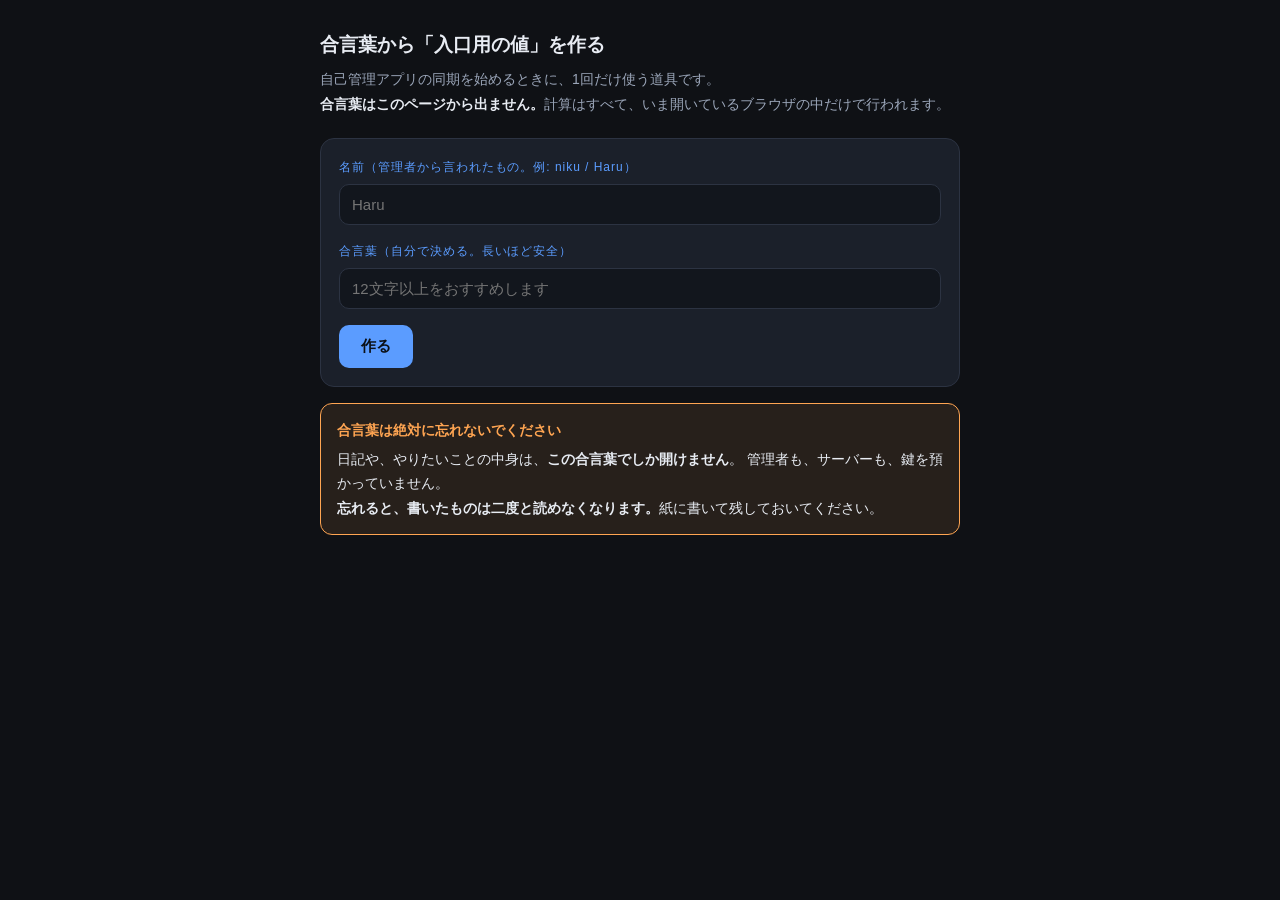
==== sync/key.html @ 729f2689 "同期のサーバー側を書く（2人で使う・最初から暗号化） アプリ本体（index.html / style.css / app.js）はまだ何も触っていない。  - api/sync.js … Verce" ====
<!doctype html>
<html lang="ja">
<head>
<meta charset="utf-8">
<meta name="viewport" content="width=device-width, initial-scale=1">
<title>合言葉から「入口用の値」を作る</title>
<style>
:root{--bg:#0f1115;--card:#1b202a;--line:#2c3342;--fg:#e8ecf3;--dim:#9aa5b8;--faint:#6b7688;--accent:#5b9cff;--warn:#ffa552}
*{box-sizing:border-box}
body{margin:0;background:var(--bg);color:var(--fg);font-size:15px;line-height:1.75;
 font-family:-apple-system,BlinkMacSystemFont,"Segoe UI","Hiragino Kaku Gothic ProN","Yu Gothic UI","Meiryo",sans-serif}
.wrap{max-width:680px;margin:0 auto;padding:28px 20px 80px}
h1{font-size:19px;margin:0 0 6px}
.lead{color:var(--dim);font-size:14px;margin-bottom:22px}
.card{background:var(--card);border:1px solid var(--line);border-radius:14px;padding:18px;margin-bottom:16px}
label{display:block;font-size:12px;letter-spacing:.08em;color:var(--accent);margin-bottom:6px}
input{width:100%;padding:11px 12px;font-size:15px;font-family:inherit;border-radius:10px;
 border:1px solid var(--line);background:#12161d;color:var(--fg)}
input+label{margin-top:16px}
button{margin-top:16px;background:var(--accent);color:#0b1017;border:none;border-radius:10px;
 padding:12px 22px;font-size:15px;font-weight:700;font-family:inherit;cursor:pointer}
button:disabled{opacity:.5;cursor:default}
.out{margin-top:16px;display:none}
.val{background:#12161d;border:1px solid var(--line);border-radius:10px;padding:12px;
 font-family:ui-monospace,Consolas,monospace;font-size:13px;word-break:break-all;user-select:all}
.note{color:var(--faint);font-size:13px;margin-top:10px}
.warn{border-color:var(--warn);color:var(--warn)}
b{color:var(--fg)}
.big{background:rgba(255,165,82,.1);border:1px solid var(--warn);border-radius:12px;padding:14px 16px;font-size:14px}
.big .t{color:var(--warn);font-weight:700;margin-bottom:4px}
</style>
</head>
<body>
<div class="wrap">
  <h1>合言葉から「入口用の値」を作る</h1>
  <div class="lead">
    自己管理アプリの同期を始めるときに、1回だけ使う道具です。<br>
    <b>合言葉はこのページから出ません。</b>計算はすべて、いま開いているブラウザの中だけで行われます。
  </div>

  <div class="card">
    <label for="name">名前（管理者から言われたもの。例: niku / Haru）</label>
    <input id="name" autocomplete="off" spellcheck="false" placeholder="Haru">

    <label for="pass">合言葉（自分で決める。長いほど安全）</label>
    <input id="pass" type="text" autocomplete="off" spellcheck="false" placeholder="12文字以上をおすすめします">

    <button id="go">作る</button>

    <div class="out" id="out">
      <label style="margin-top:20px">入口用の値（これを管理者に渡す）</label>
      <div class="val" id="val"></div>
      <div class="note">
        この値から、合言葉を逆に割り出すことはできません。渡しても、日記の中身は読まれません。
      </div>
    </div>
  </div>

  <div class="big">
    <div class="t">合言葉は絶対に忘れないでください</div>
    日記や、やりたいことの中身は、<b>この合言葉でしか開けません</b>。
    管理者も、サーバーも、鍵を預かっていません。<br>
    <b>忘れると、書いたものは二度と読めなくなります。</b>紙に書いて残しておいてください。
  </div>
</div>

<script>
"use strict";
/* ▼▼ この作り方は app.js 側にも同じものがある。片方だけ直さないこと ▼▼
   合言葉から3つの値を作る。作り方を変えると、これまでのデータが開けなくなる。

     入口用（auth） … サーバーに送る。「この人だ」の確認だけに使う
     中身の鍵（enc） … 送らない。暗号化と復号にだけ使う
     見出しの鍵（id）… 送らない。日付やIDを伏せるのに使う

   auth は master を一方向に潰した値なので、これを渡しても enc は作れない。
   だから「入口用の値を管理者に渡しても、中身は読まれない」が成り立つ。
*/
const SALT_PREFIX = "iamidol.sync.v1:";
const ROUNDS = 200000;

async function deriveAuth(name, pass){
  const te = new TextEncoder();
  const base = await crypto.subtle.importKey("raw", te.encode(pass), "PBKDF2", false, ["deriveBits"]);
  const master = new Uint8Array(await crypto.subtle.deriveBits({
    name: "PBKDF2",
    salt: te.encode(SALT_PREFIX + name),   // 名前を塩に混ぜる。同じ合言葉でも人が違えば別の鍵になる
    iterations: ROUNDS,
    hash: "SHA-256"
  }, base, 256));
  const label = te.encode("auth");
  const buf = new Uint8Array(master.length + label.length);
  buf.set(master, 0); buf.set(label, master.length);
  const out = new Uint8Array(await crypto.subtle.digest("SHA-256", buf));
  return [...out].map(b => b.toString(16).padStart(2, "0")).join("");
}

const $ = id => document.getElementById(id);
$("go").onclick = async ()=>{
  const name = $("name").value.trim();
  const pass = $("pass").value;
  if(!name || !pass){ alert("名前と合言葉の両方を入れてください"); return; }
  if(!crypto.subtle){ alert("このブラウザでは計算できません（https で開いてください）"); return; }
  $("go").disabled = true; $("go").textContent = "計算中…";
  try{
    $("val").textContent = await deriveAuth(name, pass);
    $("out").style.display = "block";
  }catch(e){
    alert("作れませんでした: " + (e && e.message || e));
  }
  $("go").disabled = false; $("go").textContent = "作り直す";
};
</script>
</body>
</html>
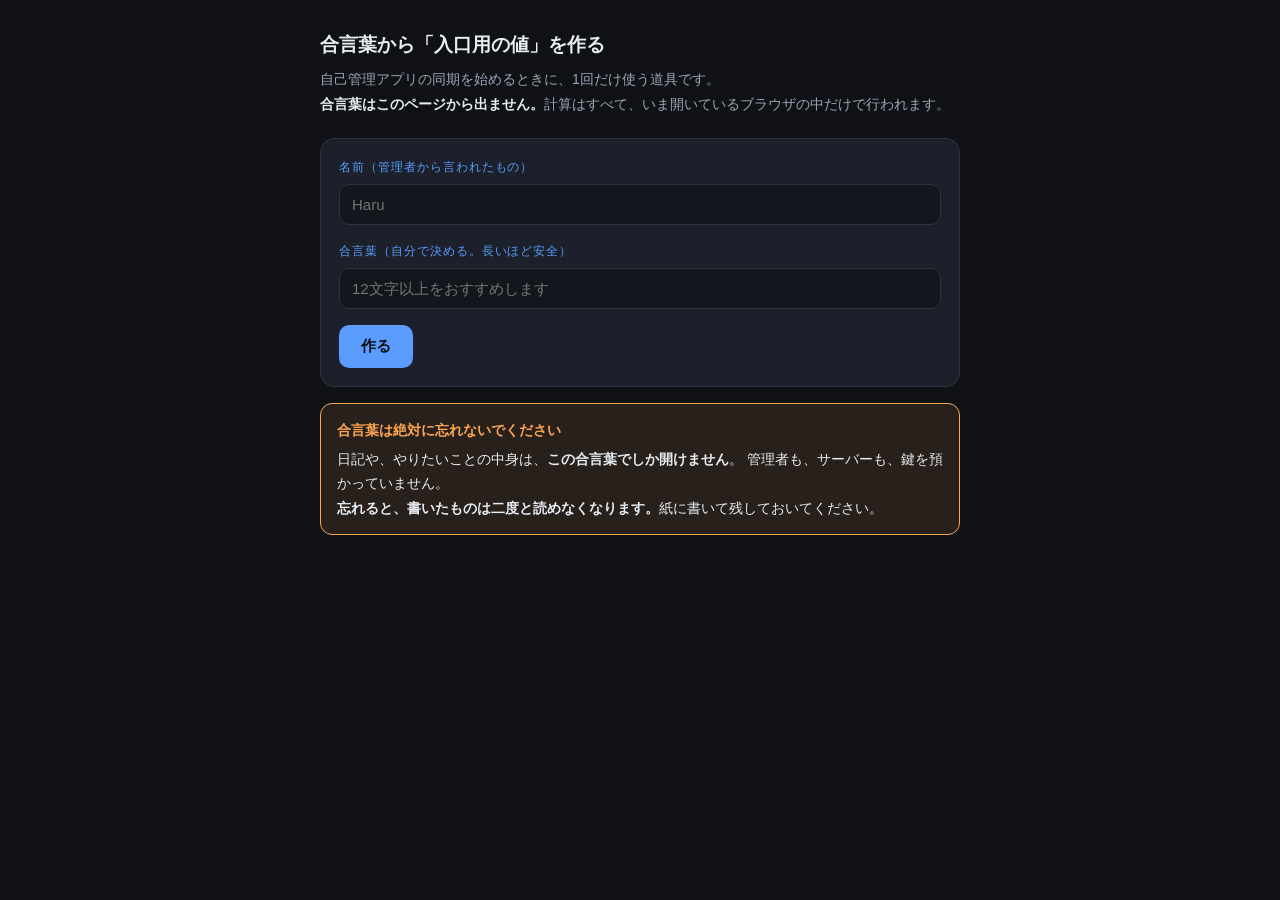
==== commit 876911b9: "Update key.html" ====
--- a/sync/key.html
+++ b/sync/key.html
@@ -39,7 +39,7 @@
   </div>
 
   <div class="card">
-    <label for="name">名前（管理者から言われたもの。例: niku / Haru）</label>
+    <label for="name">名前（管理者から言われたもの）</label>
     <input id="name" autocomplete="off" spellcheck="false" placeholder="Haru">
 
     <label for="pass">合言葉（自分で決める。長いほど安全）</label>
